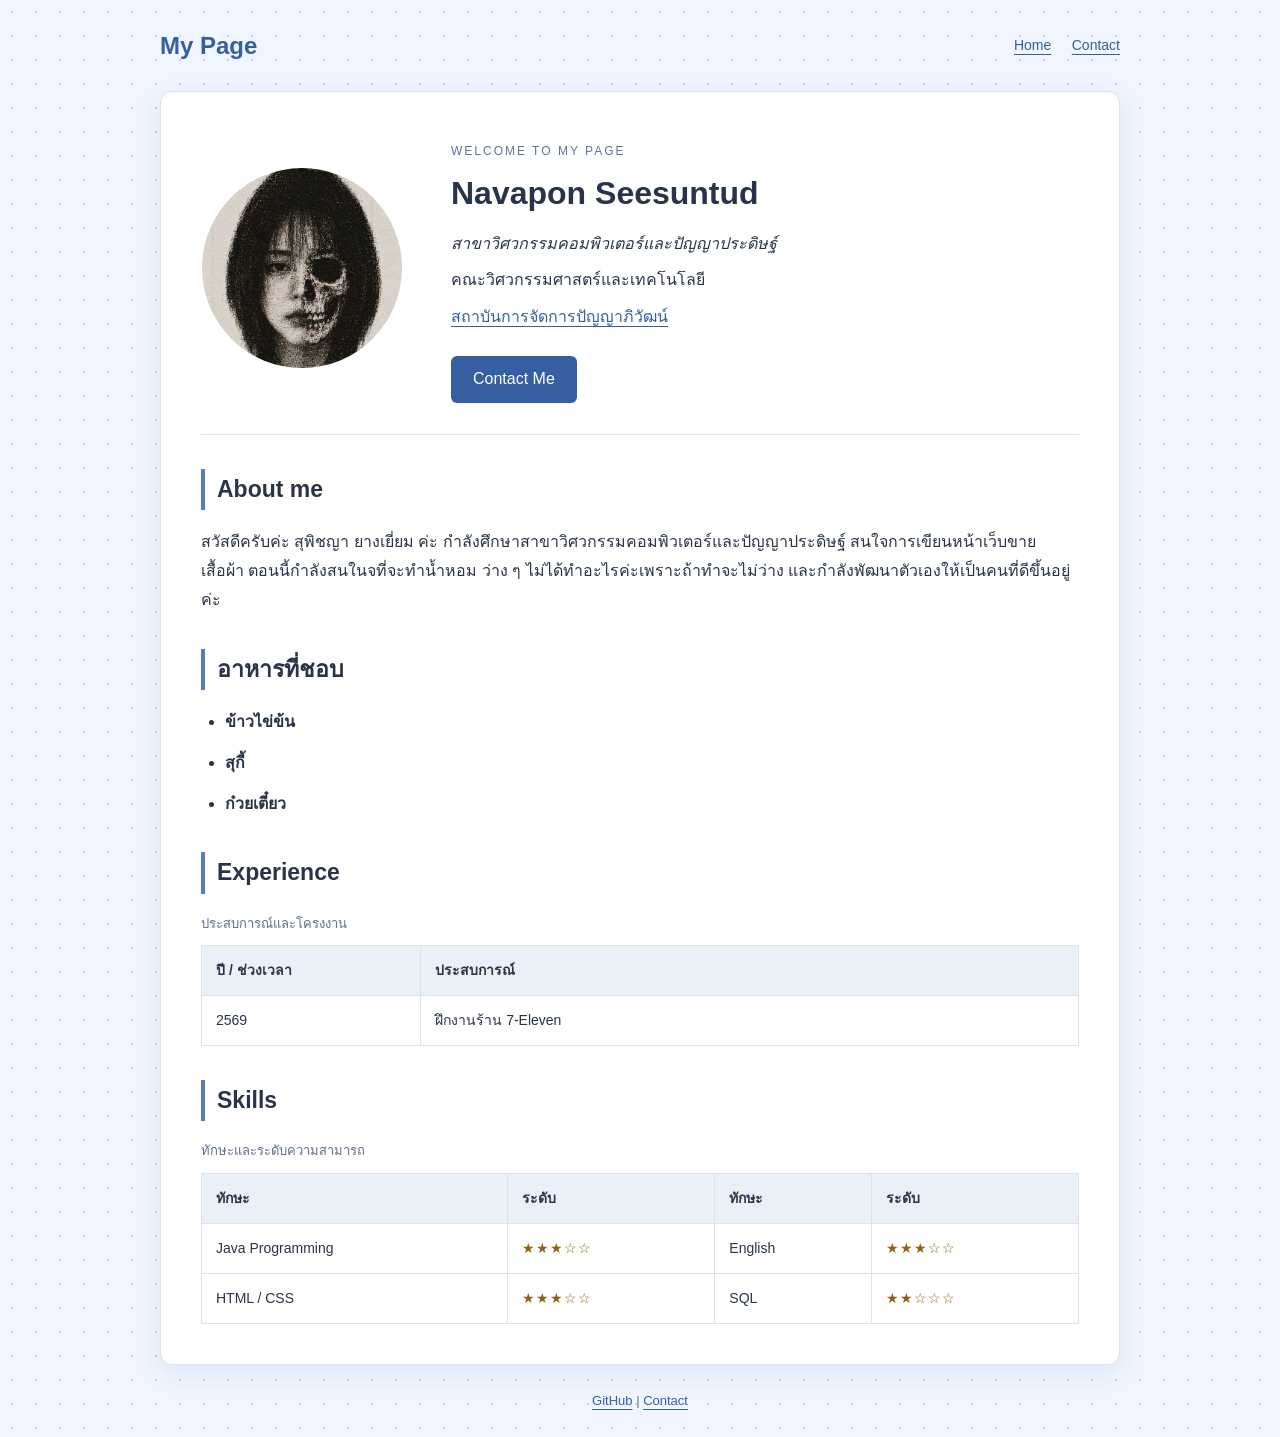
==== index.html @ 76a0c201 "Add files via upload" ====
<!DOCTYPE html>
<html lang="th">

<head>
    <meta charset="UTF-8">
    <meta name="viewport" content="width=device-width, initial-scale=1.0">
    <title>My Page | Supichaya Yangyiam</title>
    <link rel="stylesheet" href="styles.css">
</head>

<body>
    <header>
        <a class="site-name" href="index.html">My Page</a>
        <nav>
            <a href="index.html" aria-current="page">Home</a>
            <a href="contact.html">Contact</a>
        </nav>
    </header>

    <main>
        <table class="profile-table">
            <tr>
                <td class="profile-picture">
                    <img src="supich.jpg" alt="รูปโปรไฟล์ตัวอย่าง" class="profile-image">
                </td>
                <td class="profile-info">
                    <p class="small-title">WELCOME TO MY PAGE</p>
                    <h1>Navapon Seesuntud</h1>
                    <p><em>สาขาวิศวกรรมคอมพิวเตอร์และปัญญาประดิษฐ์</em></p>
                    <p>คณะวิศวกรรมศาสตร์และเทคโนโลยี</p>
                    <p><a href="https://www.pim.ac.th/">สถาบันการจัดการปัญญาภิวัฒน์</a></p>
                    <a href="contact.html" class="button">Contact Me</a>
                </td>
            </tr>
        </table>

        <hr>

        <section>
            <h2>About me</h2>
            <p>สวัสดีครับค่ะ สุพิชญา ยางเยี่ยม ค่ะ กำลังศึกษาสาขาวิศวกรรมคอมพิวเตอร์และปัญญาประดิษฐ์ สนใจการเขียนหน้าเว็บขายเสื้อผ้า ตอนนี้กำลังสนในจที่จะทำน้ำหอม ว่าง ๆ ไม่ได้ทำอะไรค่ะเพราะถ้าทำจะไม่ว่าง และกำลังพัฒนาตัวเองให้เป็นคนที่ดีขึ้นอยู่ค่ะ</p>
        </section>

        <section>
            <h2>อาหารที่ชอบ</h2>
            <ul class="education-list">
                <li><strong>ข้าวไข่ข้น</strong></li>
                <li><strong>สุกี้</strong></li>
                <li><strong>ก๋วยเตี๋ยว</strong></li>
            </ul>
        </section>

        <section>
            <h2>Experience</h2>

            <table class="experience-table">
                <caption>ประสบการณ์และโครงงาน</caption>
                <thead>
                    <tr>
                        <th scope="col">ปี / ช่วงเวลา</th>
                        <th scope="col">ประสบการณ์</th>
                    </tr>
                </thead>
                <tbody>
                    <tr>
                        <td>2569</td>
                        <td>ฝึกงานร้าน 7-Eleven</td>
                    </tr>
                    <tr>
                </tbody>
            </table>
        </section>

        <section>
            <h2>Skills</h2>
            <div class="table-container">
                <table class="skills-table">
                    <caption>ทักษะและระดับความสามารถ</caption>
                    <thead>
                        <tr>
                            <th scope="col">ทักษะ</th>
                            <th scope="col">ระดับ</th>
                            <th scope="col">ทักษะ</th>
                            <th scope="col">ระดับ</th>
                        </tr>
                    </thead>
                    <tbody>
                        <tr>
                            <td>Java Programming</td>
                            <td class="stars" aria-label="3 จาก 5 ดาว">★★★☆☆</td>
                            <td>English</td>
                            <td class="stars" aria-label="3 จาก 5 ดาว">★★★☆☆</td>
                        </tr>
                        <tr>
                            <td>HTML / CSS</td>
                            <td class="stars" aria-label="3 จาก 5 ดาว">★★★☆☆</td>
                            <td>SQL</td>
                            <td class="stars" aria-label="2 จาก 5 ดาว">★★☆☆☆</td>
                        </tr>
                    </tbody>
                </table>
            </div>
        </section>
    </main>

    <footer>
        <a href="https://github.com/supichaya-y/-">GitHub</a>
        <span aria-hidden="true"> | </span>
        <a href="contact.html">Contact</a>
    </footer>
</body>

</html>
---- styles.css ----
* {
    box-sizing: border-box;
}

body {
    margin: 0;
    background-color: #f0f3f8;
    color: #293448;
    font-family: Tahoma, Arial, sans-serif;
    font-size: 16px;
    line-height: 1.8;
}

header,
main,
footer {
    width: 92%;
    max-width: 960px;
    margin: auto;
}

header {
    padding: 24px 0;
    display: flex;
    justify-content: space-between;
    align-items: center;
    gap: 16px;
}

.site-name {
    font-size: 24px;
    font-weight: bold;
    text-decoration: none;
}

nav a {
    margin-left: 16px;
    font-size: 14px;
}

a {
    color: #355fa0;
    text-underline-offset: 4px;
}

a:hover {
    color: #203c6a;
}

a:focus-visible {
    outline: 3px solid #6b8fc7;
    outline-offset: 4px;
}

main {
    background-color: white;
    padding: 40px;
    border: 1px solid #dbe2ed;
    border-radius: 12px;
}

h1 {
    margin: 8px 0 14px;
    font-size: 32px;
    line-height: 1.4;
}

h2 {
    margin: 0 0 18px;
    padding-left: 12px;
    border-left: 4px solid #587db8;
    font-size: 23px;
}

p {
    margin: 8px 0;
}

section {
    margin-top: 34px;
}

hr {
    border: 0;
    border-top: 1px solid #dbe2ed;
    margin: 30px 0;
}

.small-title {
    color: #607494;
    font-size: 12px;
    letter-spacing: 2px;
}

.profile-table {
    width: 100%;
    border-collapse: collapse;
}

.profile-picture {
    width: 230px;
    vertical-align: middle;
}

.profile-image {
    display: block;
    width: 200px;
    height: 200px;
    object-fit: cover;
    border-radius: 50%;
}

.profile-info {
    padding-left: 20px;
    vertical-align: middle;
}

.button {
    display: inline-block;
    margin-top: 16px;
    padding: 9px 22px;
    border-radius: 6px;
    background-color: #355fa0;
    color: white;
    text-decoration: none;
}

.button:hover {
    background-color: #284a7f;
    color: white;
}

.education-list {
    padding-left: 24px;
}

.education-list li {
    margin-bottom: 12px;
}

.experience-table,
.skills-table {
    width: 100%;
    border-collapse: collapse;
    text-align: left;
    font-size: 14px;
}

caption {
    text-align: left;
    margin-bottom: 10px;
    color: #60708a;
    font-size: 13px;
}

.experience-table th,
.skills-table th {
    background-color: #eaf0f8;
}

.experience-table th,
.experience-table td,
.skills-table th,
.skills-table td {
    border: 1px solid #dbe2ed;
    padding: 12px 14px;
}

.experience-table td:first-child {
    width: 25%;
}

.skills-table {
    min-width: 600px;
}

.stars {
    color: #8b6514;
    white-space: nowrap;
    letter-spacing: 1px;
}

.table-container {
    overflow-x: auto;
}

.contact-page {
    max-width: 720px;
}

.contact-list {
    padding-left: 26px;
}

.contact-list li {
    position: relative;
    width: 90%;
    border: 1px solid #355fa0;
    border-radius: 8px;
    padding: 8px 12px;
    margin-bottom: 18px;
    font-size: 14px;
    overflow-wrap: anywhere;
}

.contact-list li::after {
    content: "";
    position: absolute;
    width: 60px;
    height: 60px;
    top: -48px;
    right: 12px;
    background: url("cat.png") center / contain no-repeat;
    pointer-events: none;
}

footer {
    padding: 24px 0;
    text-align: center;
    font-size: 13px;
    color: #60708a;
}

@media (max-width: 650px) {
    main {
        padding: 24px 18px;
    }

    header {
        flex-wrap: wrap;
    }

    .profile-table,
    .profile-table tbody,
    .profile-table tr,
    .profile-table td {
        display: block;
        width: 100%;
    }

    .profile-info {
        padding: 20px 0 0;
    }

    h1 {
        font-size: 27px;
    }
}

body {
    background-color: #f0f5ff;
    background-image: radial-gradient(
        circle,
        #c6d5ee 1.5px,
        transparent 1.5px
    );
    background-size: 24px 24px;
}

main {
    background-color: white;
    box-shadow: 0 8px 25px rgba(53, 95, 160, 0.1);
}

.button {
    transition: transform 0.2s, box-shadow 0.2s;
}

.button:hover {
    transform: translateY(-3px);
    box-shadow: 0 5px 12px rgba(53, 95, 160, 0.2);
}

.skills-table tbody tr:hover,
.experience-table tbody tr:hover {
    background-color: #eef4ff;
}
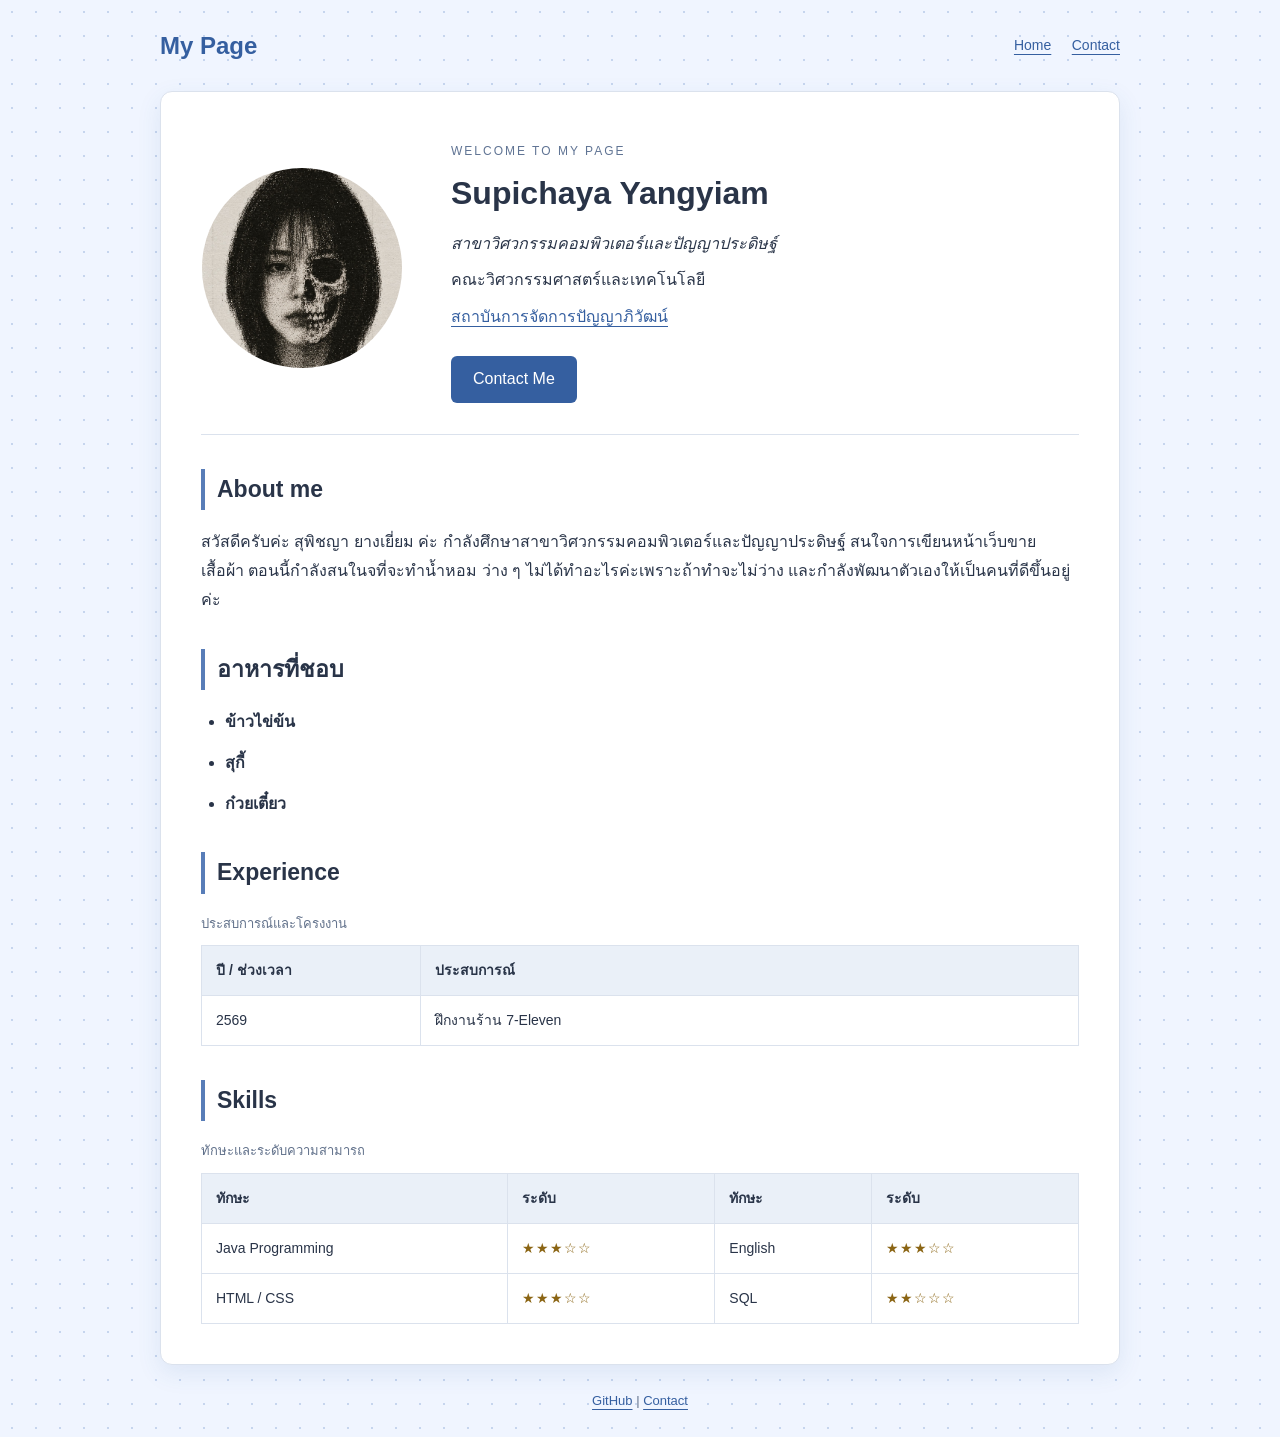
==== commit 6e28a84c: "Fix HTML structure and content updates" ====
--- a/index.html
+++ b/index.html
@@ -25,7 +25,7 @@
                 </td>
                 <td class="profile-info">
                     <p class="small-title">WELCOME TO MY PAGE</p>
-                    <h1>Navapon Seesuntud</h1>
+                    <h1>Supichaya Yangyiam</h1>
                     <p><em>สาขาวิศวกรรมคอมพิวเตอร์และปัญญาประดิษฐ์</em></p>
                     <p>คณะวิศวกรรมศาสตร์และเทคโนโลยี</p>
                     <p><a href="https://www.pim.ac.th/">สถาบันการจัดการปัญญาภิวัฒน์</a></p>
@@ -110,4 +110,4 @@
     </footer>
 </body>
 
-</html>+</html>
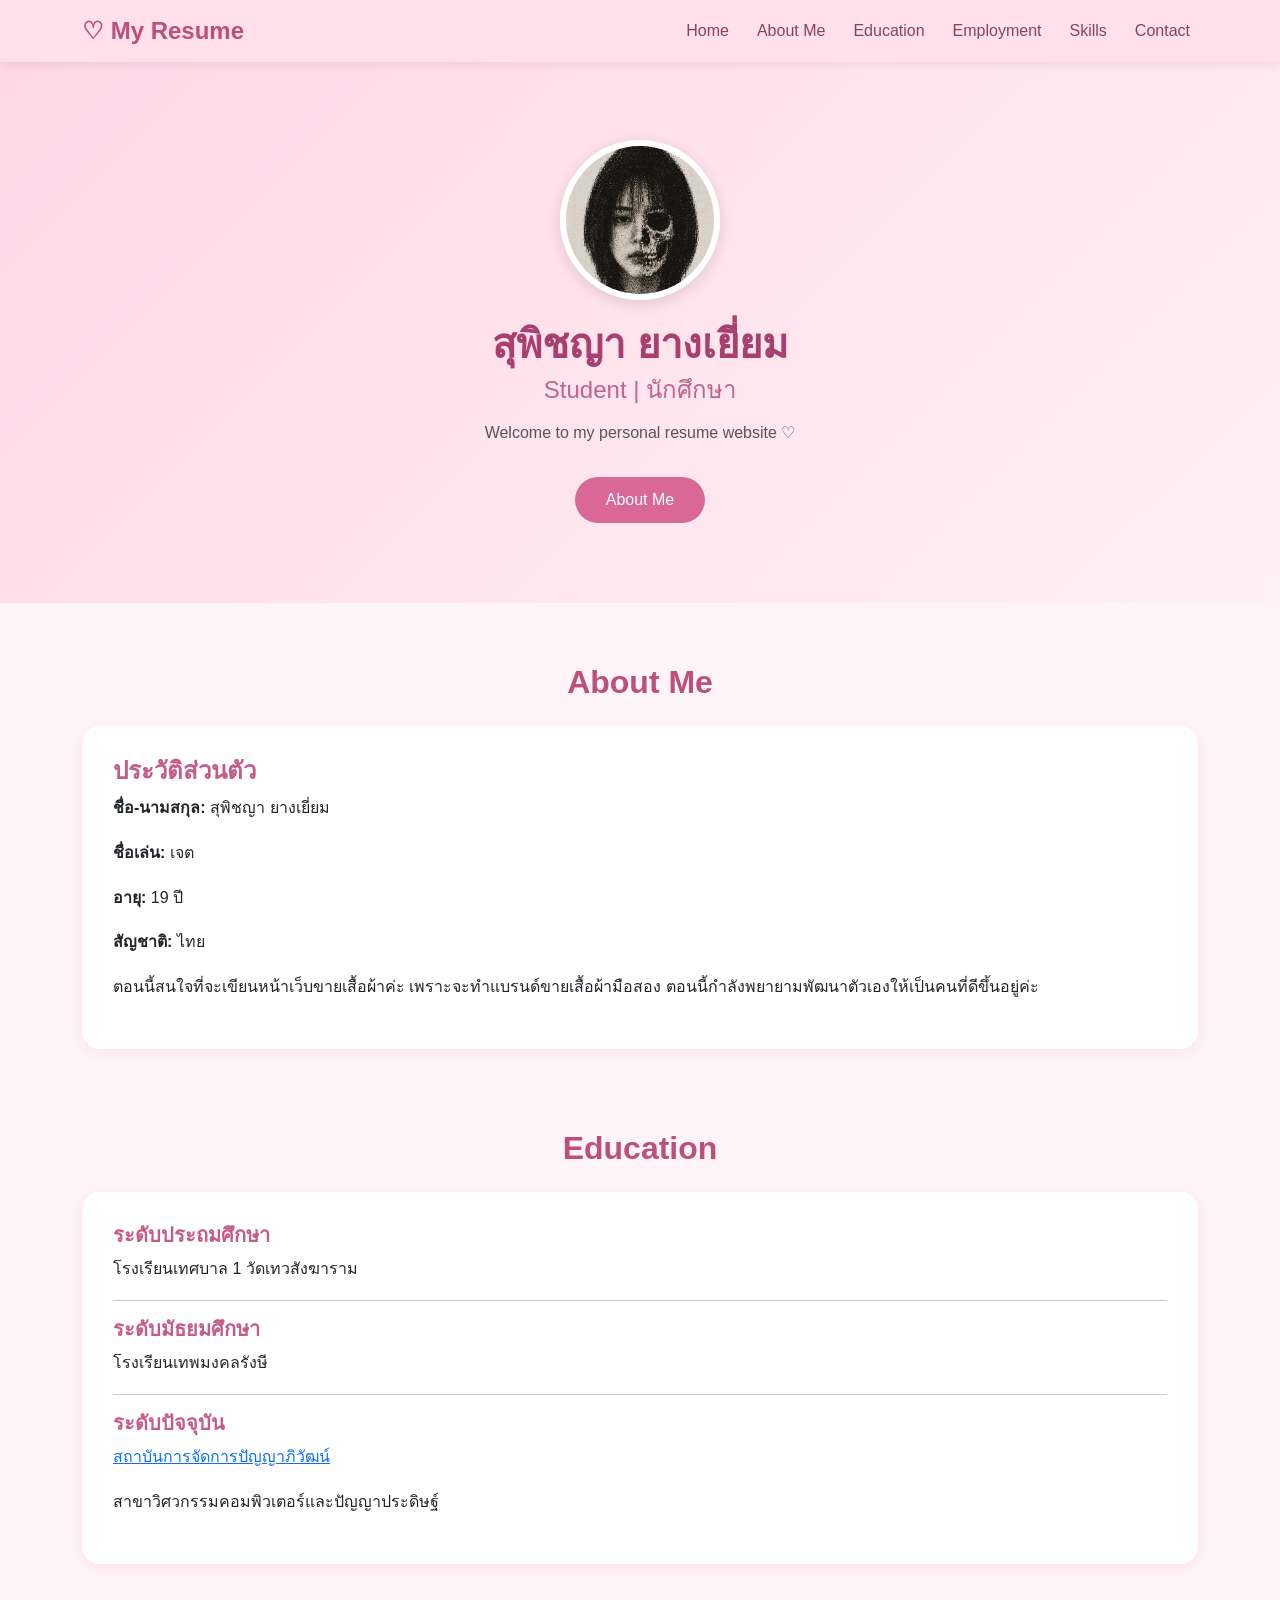
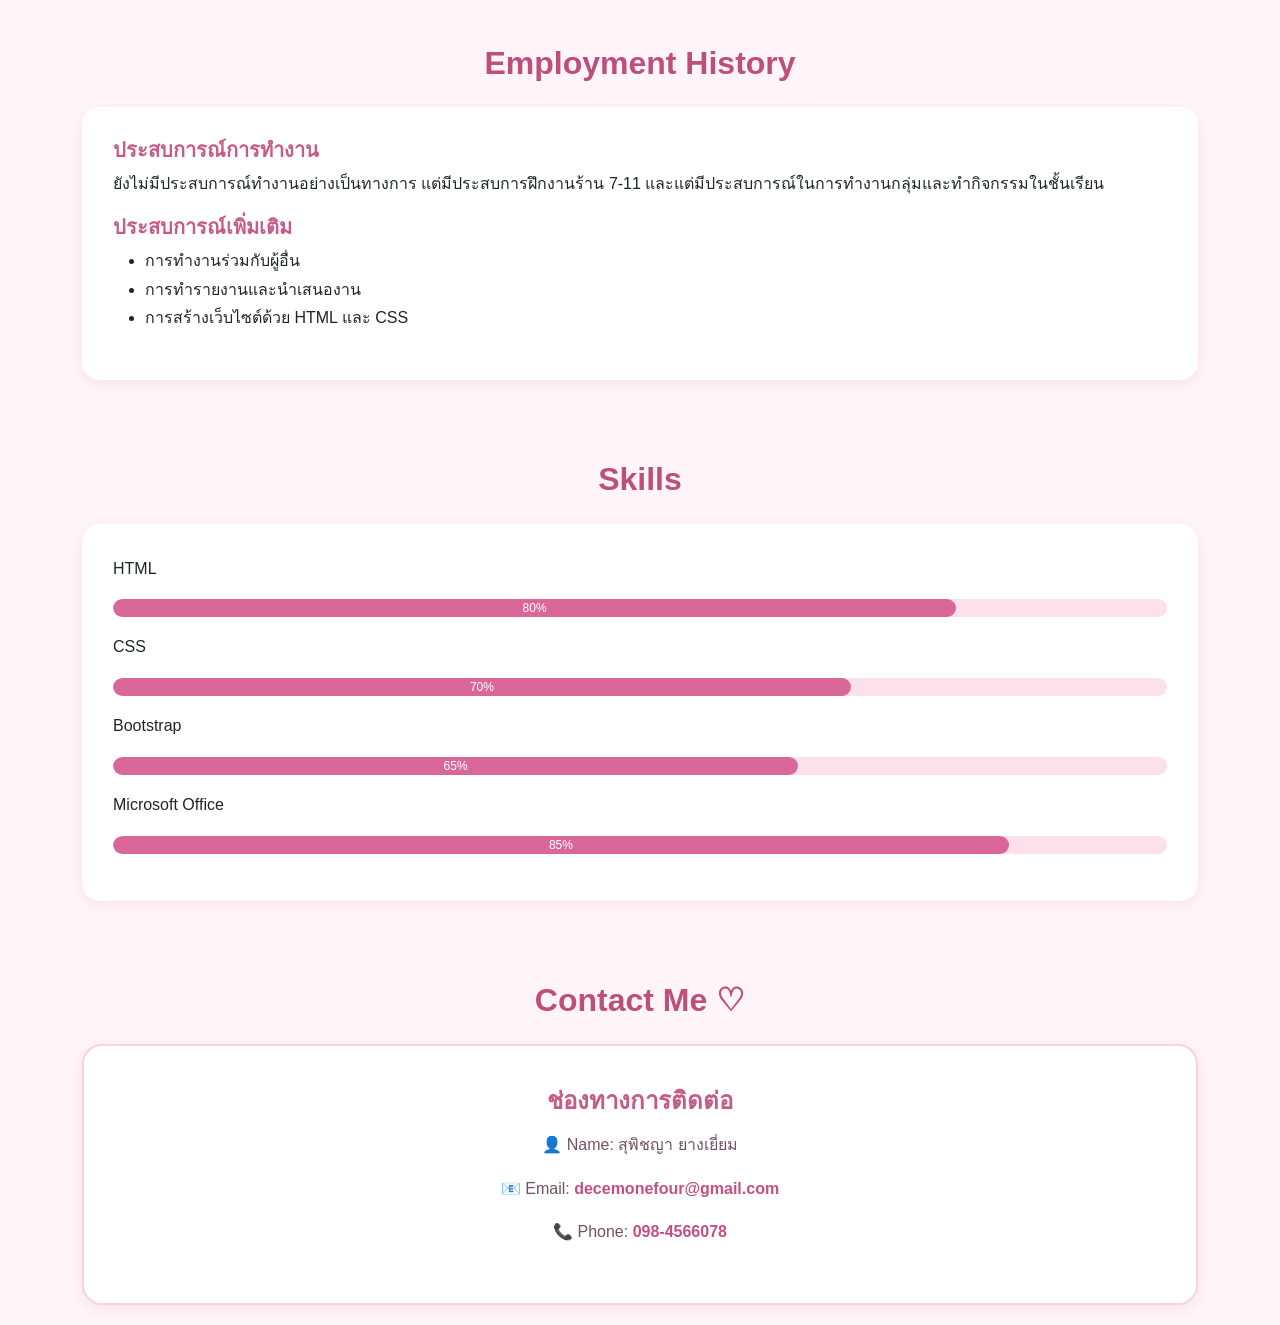
==== commit 2a48641e: "Add files via upload" ====
--- a/index.html
+++ b/index.html
@@ -1,113 +1,204 @@
 <!DOCTYPE html>
 <html lang="th">
-
 <head>
     <meta charset="UTF-8">
     <meta name="viewport" content="width=device-width, initial-scale=1.0">
-    <title>My Page | Supichaya Yangyiam</title>
-    <link rel="stylesheet" href="styles.css">
+    <title>My Resume | Portfolio</title>
+
+    <!-- Bootstrap CSS -->
+    <link href="https://cdn.jsdelivr.net/npm/bootstrap@5.3.3/dist/css/bootstrap.min.css" rel="stylesheet">
+
+    <!-- CSS ของเรา -->
+    <link rel="stylesheet" href="style.css">
 </head>
 
 <body>
-    <header>
-        <a class="site-name" href="index.html">My Page</a>
-        <nav>
-            <a href="index.html" aria-current="page">Home</a>
-            <a href="contact.html">Contact</a>
-        </nav>
-    </header>
-
-    <main>
-        <table class="profile-table">
-            <tr>
-                <td class="profile-picture">
-                    <img src="supich.jpg" alt="รูปโปรไฟล์ตัวอย่าง" class="profile-image">
-                </td>
-                <td class="profile-info">
-                    <p class="small-title">WELCOME TO MY PAGE</p>
-                    <h1>Supichaya Yangyiam</h1>
-                    <p><em>สาขาวิศวกรรมคอมพิวเตอร์และปัญญาประดิษฐ์</em></p>
-                    <p>คณะวิศวกรรมศาสตร์และเทคโนโลยี</p>
-                    <p><a href="https://www.pim.ac.th/">สถาบันการจัดการปัญญาภิวัฒน์</a></p>
-                    <a href="contact.html" class="button">Contact Me</a>
-                </td>
-            </tr>
-        </table>
-
-        <hr>
-
-        <section>
-            <h2>About me</h2>
-            <p>สวัสดีครับค่ะ สุพิชญา ยางเยี่ยม ค่ะ กำลังศึกษาสาขาวิศวกรรมคอมพิวเตอร์และปัญญาประดิษฐ์ สนใจการเขียนหน้าเว็บขายเสื้อผ้า ตอนนี้กำลังสนในจที่จะทำน้ำหอม ว่าง ๆ ไม่ได้ทำอะไรค่ะเพราะถ้าทำจะไม่ว่าง และกำลังพัฒนาตัวเองให้เป็นคนที่ดีขึ้นอยู่ค่ะ</p>
-        </section>
-
-        <section>
-            <h2>อาหารที่ชอบ</h2>
-            <ul class="education-list">
-                <li><strong>ข้าวไข่ข้น</strong></li>
-                <li><strong>สุกี้</strong></li>
-                <li><strong>ก๋วยเตี๋ยว</strong></li>
+
+<!-- Navbar -->
+<nav class="navbar navbar-expand-lg navbar-light fixed-top">
+    <div class="container">
+        <a class="navbar-brand fw-bold" href="#home">
+            ♡ My Resume
+        </a>
+
+        <!-- Hamburger Menu -->
+        <button class="navbar-toggler" type="button"
+            data-bs-toggle="collapse"
+            data-bs-target="#navbarMenu"
+            aria-controls="navbarMenu"
+            aria-expanded="false"
+            aria-label="Toggle navigation">
+            <span class="navbar-toggler-icon"></span>
+        </button>
+
+        <!-- Navigation Links -->
+        <div class="collapse navbar-collapse" id="navbarMenu">
+            <ul class="navbar-nav ms-auto">
+                <li class="nav-item">
+                    <a class="nav-link" href="#home">Home</a>
+                </li>
+                <li class="nav-item">
+                    <a class="nav-link" href="#about">About Me</a>
+                </li>
+                <li class="nav-item">
+                    <a class="nav-link" href="#education">Education</a>
+                </li>
+                <li class="nav-item">
+                    <a class="nav-link" href="#employment">Employment</a>
+                </li>
+                <li class="nav-item">
+                    <a class="nav-link" href="#skills">Skills</a>
+                </li>
+                <li class="nav-item">
+                    <a class="nav-link" href="#contact">Contact</a>
+                </li>
             </ul>
-        </section>
-
-        <section>
-            <h2>Experience</h2>
-
-            <table class="experience-table">
-                <caption>ประสบการณ์และโครงงาน</caption>
-                <thead>
-                    <tr>
-                        <th scope="col">ปี / ช่วงเวลา</th>
-                        <th scope="col">ประสบการณ์</th>
-                    </tr>
-                </thead>
-                <tbody>
-                    <tr>
-                        <td>2569</td>
-                        <td>ฝึกงานร้าน 7-Eleven</td>
-                    </tr>
-                    <tr>
-                </tbody>
-            </table>
-        </section>
-
-        <section>
-            <h2>Skills</h2>
-            <div class="table-container">
-                <table class="skills-table">
-                    <caption>ทักษะและระดับความสามารถ</caption>
-                    <thead>
-                        <tr>
-                            <th scope="col">ทักษะ</th>
-                            <th scope="col">ระดับ</th>
-                            <th scope="col">ทักษะ</th>
-                            <th scope="col">ระดับ</th>
-                        </tr>
-                    </thead>
-                    <tbody>
-                        <tr>
-                            <td>Java Programming</td>
-                            <td class="stars" aria-label="3 จาก 5 ดาว">★★★☆☆</td>
-                            <td>English</td>
-                            <td class="stars" aria-label="3 จาก 5 ดาว">★★★☆☆</td>
-                        </tr>
-                        <tr>
-                            <td>HTML / CSS</td>
-                            <td class="stars" aria-label="3 จาก 5 ดาว">★★★☆☆</td>
-                            <td>SQL</td>
-                            <td class="stars" aria-label="2 จาก 5 ดาว">★★☆☆☆</td>
-                        </tr>
-                    </tbody>
-                </table>
-            </div>
-        </section>
-    </main>
-
-    <footer>
-        <a href="https://github.com/supichaya-y/-">GitHub</a>
-        <span aria-hidden="true"> | </span>
-        <a href="contact.html">Contact</a>
-    </footer>
-</body>
-
-</html>
+        </div>
+    </div>
+</nav>
+
+<!-- Home -->
+<header id="home" class="hero">
+    <div class="container text-center">
+<!-- รูปโปรไฟล์ ใส่ตรงนี้ -->
+        <img src="supich.jpg"
+             class="profile-img"
+             alt="Profile Picture">
+
+        <h1>สุพิชญา ยางเยี่ยม</h1>
+        <h4>Student | นักศึกษา</h4>
+
+        <p class="mt-3">
+            Welcome to my personal resume website ♡
+        </p>
+
+        <a href="#about" class="btn pink-btn mt-3">
+            About Me
+        </a>
+    </div>
+</header>
+
+<!-- About Me -->
+<section id="about" class="container section">
+    <h2>About Me</h2>
+    <div class="card pink-card">
+        <div class="card-body">
+            <h4>ประวัติส่วนตัว</h4>
+            <p><b>ชื่อ-นามสกุล:</b> สุพิชญา ยางเยี่ยม</p>
+            <p><b>ชื่อเล่น:</b> เจต</p>
+            <p><b>อายุ:</b> 19 ปี</p>
+            <p><b>สัญชาติ:</b> ไทย</p>
+            <p>
+                ตอนนี้สนใจที่จะเขียนหน้าเว็บขายเสื้อผ้าค่ะ เพราะจะทำแบรนด์ขายเสื้อผ้ามือสอง 
+                ตอนนี้กำลังพยายามพัฒนาตัวเองให้เป็นคนที่ดีขึ้นอยู่ค่ะ
+            </p>
+        </div>
+    </div>
+</section>
+
+<!-- Education -->
+<section id="education" class="container section">
+    <h2>Education</h2>
+
+    <div class="card pink-card">
+        <div class="card-body">
+            <h5>ระดับประถมศึกษา</h5>
+            <p>โรงเรียนเทศบาล 1 วัดเทวสังฆาราม</p>
+            <hr>
+
+            <h5>ระดับมัธยมศึกษา</h5>
+            <p>โรงเรียนเทพมงคลรังษี</p>
+            <hr>
+
+           <h5>ระดับปัจจุบัน</h5>
+<p>
+    <a href="https://www.pim.ac.th/"
+       target="_blank"
+       rel="noopener noreferrer">
+       สถาบันการจัดการปัญญาภิวัฒน์
+    </a>
+</p>
+<p>สาขาวิศวกรรมคอมพิวเตอร์และปัญญาประดิษฐ์</p>
+        </div>
+    </div>
+</section>
+
+<!-- Employment History -->
+<section id="employment" class="container section">
+    <h2>Employment History</h2>
+
+    <div class="card pink-card">
+        <div class="card-body">
+            <h5>ประสบการณ์การทำงาน</h5>
+            <p>
+                ยังไม่มีประสบการณ์ทำงานอย่างเป็นทางการ
+                แต่มีประสบการฝึกงานร้าน 7-11
+                และแต่มีประสบการณ์ในการทำงานกลุ่มและทำกิจกรรมในชั้นเรียน
+            </p>
+
+            <h5>ประสบการณ์เพิ่มเติม</h5>
+            <ul>
+                <li>การทำงานร่วมกับผู้อื่น</li>
+                <li>การทำรายงานและนำเสนองาน</li>
+                <li>การสร้างเว็บไซต์ด้วย HTML และ CSS</li>
+            </ul>
+        </div>
+    </div>
+</section>
+
+<!-- Skills -->
+<section id="skills" class="container section">
+    <h2>Skills</h2>
+
+    <div class="card pink-card">
+        <div class="card-body">
+
+            <p>HTML</p>
+            <div class="progress mb-3">
+                <div class="progress-bar" style="width: 80%">80%</div>
+            </div>
+
+            <p>CSS</p>
+            <div class="progress mb-3">
+                <div class="progress-bar" style="width: 70%">70%</div>
+            </div>
+
+            <p>Bootstrap</p>
+            <div class="progress mb-3">
+                <div class="progress-bar" style="width: 65%">65%</div>
+            </div>
+
+            <p>Microsoft Office</p>
+            <div class="progress mb-3">
+                <div class="progress-bar" style="width: 85%">85%</div>
+            </div>
+
+        </div>
+    </div>
+</section>
+
+
+    <!-- Contact -->
+<section id="contact" class="container section">
+    <h2>Contact Me ♡</h2>
+
+    <div class="card pink-card">
+        <div class="card-body text-center">
+            <h4>ช่องทางการติดต่อ</h4>
+
+            <p>👤 Name: สุพิชญา ยางเยี่ยม</p>
+
+            <p>📧 Email:
+                <a href="mailto:decemonefour@gmal.com">
+                    decemonefour@gmail.com
+                </a>
+            </p>
+
+            <p>📞 Phone:
+                <a href="tel:0984566078">
+                    098-4566078
+                </a>
+            </p>
+        </div>
+    </div>
+</section>
--- a/style.css
+++ b/style.css
@@ -0,0 +1,194 @@
+/* ตั้งค่าพื้นฐาน */
+* {
+    margin: 0;
+    padding: 0;
+    box-sizing: border-box;
+    scroll-behavior: smooth;
+    scroll-padding-top: 80px;
+}
+
+body {
+    font-family: Arial, sans-serif;
+    background: #fff5f8;
+    color: #555;
+}
+
+/* Navbar */
+.navbar {
+    background: #ffe0eb;
+    box-shadow: 0 2px 10px rgba(0,0,0,0.08);
+}
+
+.navbar-brand {
+    color: #bd4f7b !important;
+    font-size: 24px;
+}
+
+.nav-link {
+    color: #88425f !important;
+    margin-left: 12px;
+    font-weight: 500;
+}
+
+.nav-link:hover {
+    color: #e45e98 !important;
+}
+
+/* Hero */
+.hero {
+    background: linear-gradient(135deg, #ffd6e5, #fff0f5);
+    padding: 140px 20px 80px;
+    text-align: center;
+}
+
+.hero h1 {
+    color: #a83f70;
+    margin-top: 20px;
+    font-weight: bold;
+}
+
+.hero h4 {
+    color: #bd6590;
+}
+
+.profile-img {
+    width: 160px;
+    height: 160px;
+    border-radius: 50%;
+    object-fit: cover;
+    border: 6px solid white;
+    box-shadow: 0 4px 15px rgba(0,0,0,0.12);
+}
+
+/* Button */
+.pink-btn {
+    background: #d96899;
+    color: white;
+    border-radius: 30px;
+    padding: 10px 30px;
+}
+
+.pink-btn:hover {
+    background: #b94e7d;
+    color: white;
+}
+
+/* Sections */
+.section {
+    padding-top: 60px;
+    padding-bottom: 20px;
+}
+
+.section h2 {
+    color: #bd4f7b;
+    font-weight: bold;
+    text-align: center;
+    margin-bottom: 25px;
+}
+
+/* Cards */
+.pink-card {
+    border: none;
+    border-radius: 18px;
+    background: white;
+    box-shadow: 0 4px 15px rgba(210,100,145,0.12);
+    padding: 15px;
+}
+
+.pink-card h4,
+.pink-card h5 {
+    color: #c65b89;
+    font-weight: bold;
+}
+
+.pink-card p,
+.pink-card li {
+    line-height: 1.8;
+}
+
+/* Skills Progress */
+.progress {
+    height: 18px;
+    border-radius: 20px;
+    background: #fce0eb;
+}
+
+.progress-bar {
+    background: #d96899;
+    border-radius: 20px;
+}
+
+/* Footer */
+footer {
+    margin-top: 60px;
+    padding: 25px;
+    background: #f8c8dc;
+    color: #873c60;
+    text-align: center;
+}
+#contact .pink-card {
+    background: #fff;
+    border: 2px solid #f8d2e1;
+    border-radius: 20px;
+    padding: 25px;
+}
+
+#contact p {
+    margin: 15px 0;
+    color: #755064;
+}
+
+#contact a {
+    color: #c44f83;
+    text-decoration: none;
+    font-weight: bold;
+}
+
+#contact a:hover {
+    color: #e77ba6;
+    text-decoration: underline;
+}
+
+/* Responsive Design */
+@media (max-width: 768px) {
+
+    .hero {
+        padding: 120px 15px 60px;
+    }
+
+    .hero h1 {
+        font-size: 26px;
+    }
+
+    .profile-img {
+        width: 130px;
+        height: 130px;
+    }
+
+    .section {
+        padding-top: 40px;
+    }
+
+    .navbar-nav {
+        padding: 10px 0;
+    }
+
+    .nav-link {
+        padding: 10px;
+        margin-left: 0;
+    }
+}
+
+@media (max-width: 576px) {
+    .hero h1 {
+        font-size: 23px;
+    }
+
+    .pink-card {
+        padding: 10px;
+    }
+
+    .section h2 {
+        font-size: 24px;
+    }
+}
